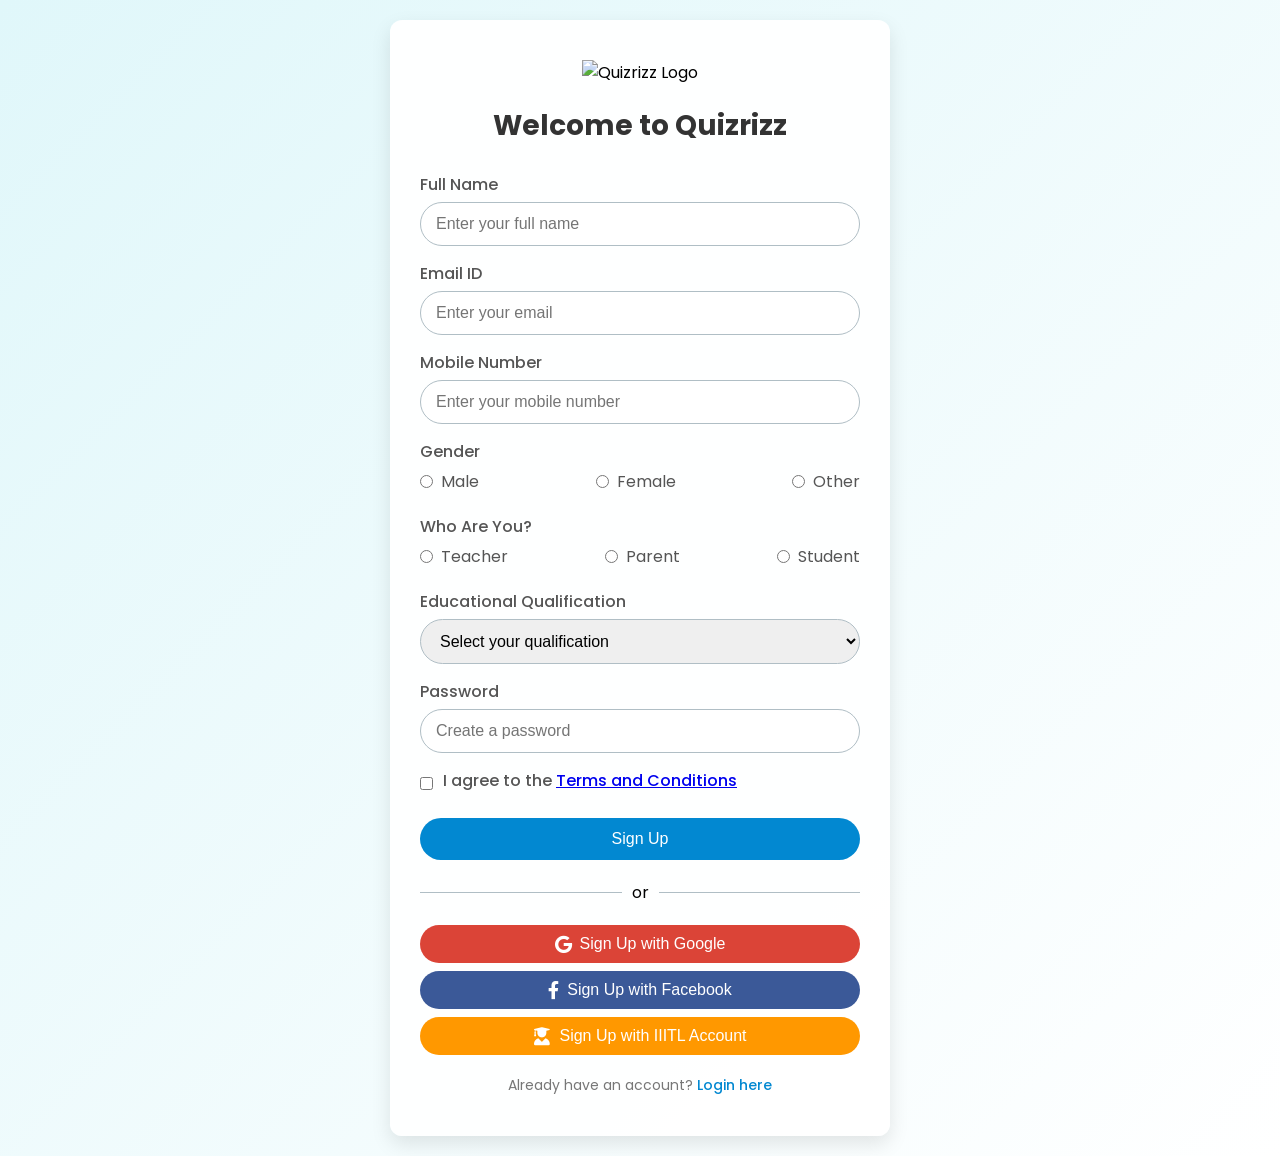
==== Signup.html @ d5112a60 "Create Signup.html" ====
<!DOCTYPE html>
<html lang="en">
<head>
    <meta charset="UTF-8">
    <meta name="viewport" content="width=device-width, initial-scale=1.0">
    <title>Quizrizz - Sign Up</title>
    <link href="https://fonts.googleapis.com/css2?family=Poppins:wght@400;600&display=swap" rel="stylesheet">
    <link rel="stylesheet" href="https://cdnjs.cloudflare.com/ajax/libs/font-awesome/6.0.0-beta3/css/all.min.css" integrity="sha512-Fo3rlrQkTyY0Vxg0ZFPz3+g6Q1XjSg2gHeB2oB5dP+K2WJXk8jVFy0xsm7pTWkD7bN6LvChE7xO+YVg+f9wCug==" crossorigin="anonymous" referrerpolicy="no-referrer" />
    <style>
        * {
            margin: 0;
            padding: 0;
            box-sizing: border-box;
        }
        body {
            font-family: 'Poppins', sans-serif;
            background: linear-gradient(135deg, #e0f7fa, #ffffff);
            min-height: 100vh;
            display: flex;
            justify-content: center;
            align-items: center;
            padding: 20px;
            overflow-y: auto;
        }
        .signup-container {
            background-color: rgba(255, 255, 255, 0.95);
            padding: 40px 30px;
            border-radius: 12px;
            box-shadow: 0 8px 20px rgba(0,0,0,0.1);
            width: 500px;
            max-width: 100%;
            text-align: center;
            transition: transform 0.3s ease, box-shadow 0.3s ease;
        }
        .signup-container:hover {
            transform: translateY(-5px);
            box-shadow: 0 12px 24px rgba(0,0,0,0.15);
        }
        .signup-container img {
            width: 100px;
            height: auto;
            margin-bottom: 20px;
            object-fit: contain;
        }
        .signup-container h2 {
            font-size: 28px;
            margin-bottom: 25px;
            color: #333;
        }
        .signup-form {
            display: flex;
            flex-direction: column;
            align-items: stretch;
        }
        .signup-form .input-group {
            margin-bottom: 15px;
            text-align: left;
        }
        .signup-form label {
            display: block;
            margin-bottom: 5px;
            color: #555;
            font-weight: 500;
        }
        .signup-form input[type="text"],
        .signup-form input[type="email"],
        .signup-form input[type="tel"],
        .signup-form input[type="password"],
        .signup-form select {
            width: 100%;
            padding: 12px 15px;
            border: 1px solid #b0bec5;
            border-radius: 25px;
            font-size: 16px;
            transition: border-color 0.3s ease;
        }
        .signup-form input[type="text"]:focus,
        .signup-form input[type="email"]:focus,
        .signup-form input[type="tel"]:focus,
        .signup-form input[type="password"]:focus,
        .signup-form select:focus {
            border-color: #0288d1;
            outline: none;
        }
        .signup-form .radio-group {
            display: flex;
            justify-content: space-between;
            flex-wrap: wrap;
        }
        .signup-form .radio-group label {
            display: flex;
            align-items: center;
            font-weight: 400;
            color: #555;
            margin-bottom: 5px;
        }
        .signup-form .radio-group input {
            margin-right: 8px;
        }
        .signup-form .terms {
            display: flex;
            align-items: center;
            margin-bottom: 20px;
        }
        .signup-form .terms input {
            margin-right: 10px;
        }
        .signup-form .submit-btn {
            width: 100%;
            padding: 12px;
            border: none;
            border-radius: 25px;
            background-color: #0288d1;
            color: white;
            font-size: 16px;
            cursor: pointer;
            transition: background-color 0.3s ease;
        }
        .signup-form .submit-btn:hover {
            background-color: #0277bd;
        }
        .divider {
            display: flex;
            align-items: center;
            text-align: center;
            margin: 20px 0;
        }
        .divider::before, .divider::after {
            content: '';
            flex: 1;
            border-bottom: 1px solid #b0bec5;
        }
        .divider::before {
            margin-right: 10px;
        }
        .divider::after {
            margin-left: 10px;
        }
        .social-signup button {
            width: 100%;
            padding: 10px;
            margin: 8px 0;
            border: none;
            border-radius: 25px;
            color: white;
            font-size: 16px;
            cursor: pointer;
            display: flex;
            align-items: center;
            justify-content: center;
            transition: background-color 0.3s ease;
        }
        .social-signup button i {
            margin-right: 8px;
            font-size: 18px;
        }
        .google-signup { background-color: #db4437; }
        .google-signup:hover { background-color: #c33d2e; }
        .facebook-signup { background-color: #3b5998; }
        .facebook-signup:hover { background-color: #334d84; }
        .iiitl-signup { background-color: #ff9800; }
        .iiitl-signup:hover { background-color: #e68900; }
        .footer {
            margin-top: 20px;
            font-size: 14px;
            color: #777;
        }
        .footer a {
            color: #0288d1;
            text-decoration: none;
            font-weight: 500;
        }
        .footer a:hover {
            text-decoration: underline;
        }
        @media (max-width: 600px) {
            .signup-container {
                padding: 30px 20px;
            }
            .signup-container h2 {
                font-size: 24px;
            }
            .signup-form .radio-group {
                flex-direction: column;
                align-items: flex-start;
            }
            .signup-form .radio-group label {
                width: 100%;
            }
        }
    </style>
</head>
<body>

    <div class="signup-container">
        <img src="https://custom-images.strikinglycdn.com/res/hrscywv4p/image/upload/c_limit,fl_lossy,h_300,w_300,f_auto,q_auto/18018203/434482_69931.png" alt="Quizrizz Logo" onerror="this.onerror=null; this.src='https://via.placeholder.com/100x100.png?text=Quizrizz';">
        <h2>Welcome to Quizrizz</h2>
        <form class="signup-form" action="signup_process.php" method="post">
            <div class="input-group">
                <label for="full-name">Full Name</label>
                <input type="text" id="full-name" name="full-name" placeholder="Enter your full name" required>
            </div>
            <div class="input-group">
                <label for="email">Email ID</label>
                <input type="email" id="email" name="email" placeholder="Enter your email" required>
            </div>
            <div class="input-group">
                <label for="mobile">Mobile Number</label>
                <input type="tel" id="mobile" name="mobile" placeholder="Enter your mobile number" pattern="[0-9]{10}" required>
            </div>
            <div class="input-group">
                <label>Gender</label>
                <div class="radio-group">
                    <label><input type="radio" name="gender" value="male" required> Male</label>
                    <label><input type="radio" name="gender" value="female" required> Female</label>
                    <label><input type="radio" name="gender" value="other" required> Other</label>
                </div>
            </div>
            <div class="input-group">
                <label>Who Are You?</label>
                <div class="radio-group">
                    <label><input type="radio" name="role" value="teacher" required> Teacher</label>
                    <label><input type="radio" name="role" value="parent" required> Parent</label>
                    <label><input type="radio" name="role" value="student" required> Student</label>
                </div>
            </div>
            <div class="input-group">
                <label for="education">Educational Qualification</label>
                <select id="education" name="education" required>
                    <option value="" disabled selected>Select your qualification</option>
                    <option value="high-school">High School</option>
                    <option value="undergraduate">Undergraduate</option>
                    <option value="postgraduate">Postgraduate</option>
                    <option value="phd">PhD</option>
                </select>
            </div>
            <div class="input-group">
                <label for="password">Password</label>
                <input type="password" id="password" name="password" placeholder="Create a password" required>
            </div>
            <div class="input-group terms">
                <input type="checkbox" id="terms" name="terms" required>
                <label for="terms">I agree to the <a href="#">Terms and Conditions</a></label>
            </div>
            <button type="submit" class="submit-btn">Sign Up</button>
        </form>
        <div class="divider">or</div>
        <div class="social-signup">
            <button class="google-signup"><i class="fab fa-google"></i> Sign Up with Google</button>
            <button class="facebook-signup"><i class="fab fa-facebook-f"></i> Sign Up with Facebook</button>
            <button class="iiitl-signup"><i class="fas fa-user-graduate"></i> Sign Up with IIITL Account</button>
        </div>
        <div class="footer">
            <p>Already have an account? <a href="Login.html">Login here</a></p>
        </div>
    </div>

</body>
</html>
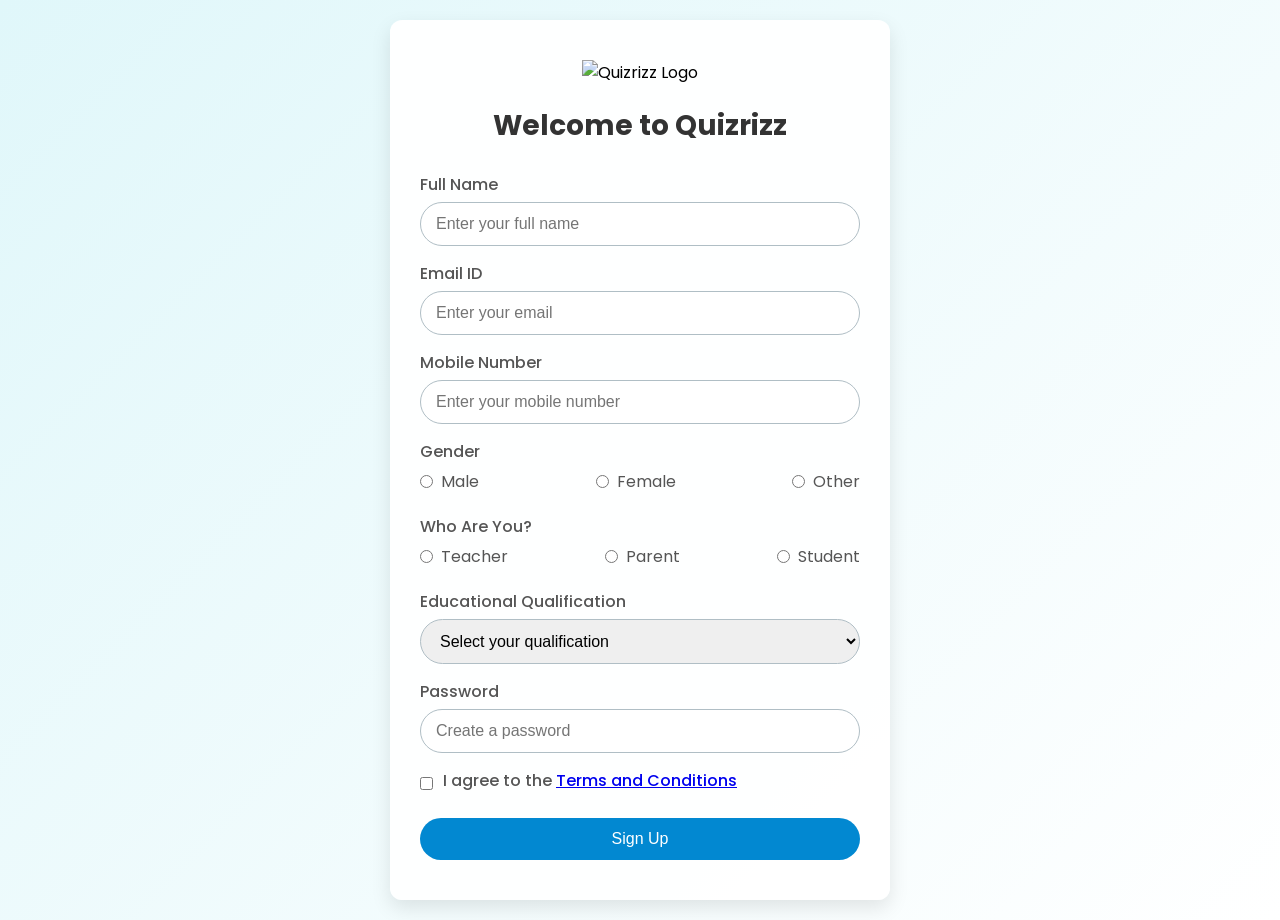
==== commit eb2330f1: "changed" ====
--- a/Signup.html
+++ b/Signup.html
@@ -173,6 +173,12 @@
         .footer a:hover {
             text-decoration: underline;
         }
+        .error-message {
+            color: red;
+            font-size: 0.8em;
+            margin-top: 5px;
+            display: none;
+        }
         @media (max-width: 600px) {
             .signup-container {
                 padding: 30px 20px;
@@ -192,68 +198,158 @@
 </head>
 <body>
 
-    <div class="signup-container">
-        <img src="https://custom-images.strikinglycdn.com/res/hrscywv4p/image/upload/c_limit,fl_lossy,h_300,w_300,f_auto,q_auto/18018203/434482_69931.png" alt="Quizrizz Logo" onerror="this.onerror=null; this.src='https://via.placeholder.com/100x100.png?text=Quizrizz';">
+    <div class="signup-container" id="signupContainer">
+        <img src="https://custom-images.strikinglycdn.com/res/hrscywv4p/image/upload/c_limit,fl_lossy,h_300,w_300,f_auto,q_auto/18018203/434482_69931.png" alt="Quizrizz Logo">
         <h2>Welcome to Quizrizz</h2>
-        <form class="signup-form" action="signup_process.php" method="post">
+        <form class="signup-form" id="signupForm" onsubmit="return validateForm()">
             <div class="input-group">
                 <label for="full-name">Full Name</label>
                 <input type="text" id="full-name" name="full-name" placeholder="Enter your full name" required>
+                <div id="fullNameError" class="error-message">Please enter your full name</div>
             </div>
             <div class="input-group">
                 <label for="email">Email ID</label>
                 <input type="email" id="email" name="email" placeholder="Enter your email" required>
+                <div id="emailError" class="error-message">Please enter a valid email address</div>
             </div>
             <div class="input-group">
                 <label for="mobile">Mobile Number</label>
-                <input type="tel" id="mobile" name="mobile" placeholder="Enter your mobile number" pattern="[0-9]{10}" required>
+                <input type="tel" id="mobile" name="mobile" placeholder="Enter your mobile number" required>
+                <div id="mobileError" class="error-message">Please enter a valid 10-digit mobile number</div>
             </div>
             <div class="input-group">
                 <label>Gender</label>
                 <div class="radio-group">
-                    <label><input type="radio" name="gender" value="male" required> Male</label>
-                    <label><input type="radio" name="gender" value="female" required> Female</label>
-                    <label><input type="radio" name="gender" value="other" required> Other</label>
+                    <label><input type="radio" name="gender" value="male"> Male</label>
+                    <label><input type="radio" name="gender" value="female"> Female</label>
+                    <label><input type="radio" name="gender" value="other"> Other</label>
                 </div>
+                <div id="genderError" class="error-message">Please select your gender</div>
             </div>
             <div class="input-group">
                 <label>Who Are You?</label>
                 <div class="radio-group">
-                    <label><input type="radio" name="role" value="teacher" required> Teacher</label>
-                    <label><input type="radio" name="role" value="parent" required> Parent</label>
-                    <label><input type="radio" name="role" value="student" required> Student</label>
+                    <label><input type="radio" name="role" value="teacher"> Teacher</label>
+                    <label><input type="radio" name="role" value="parent"> Parent</label>
+                    <label><input type="radio" name="role" value="student"> Student</label>
                 </div>
+                <div id="roleError" class="error-message">Please select your role</div>
             </div>
             <div class="input-group">
                 <label for="education">Educational Qualification</label>
-                <select id="education" name="education" required>
+                <select id="education" name="education">
                     <option value="" disabled selected>Select your qualification</option>
                     <option value="high-school">High School</option>
                     <option value="undergraduate">Undergraduate</option>
                     <option value="postgraduate">Postgraduate</option>
                     <option value="phd">PhD</option>
                 </select>
+                <div id="educationError" class="error-message">Please select your educational qualification</div>
             </div>
             <div class="input-group">
                 <label for="password">Password</label>
                 <input type="password" id="password" name="password" placeholder="Create a password" required>
+                <div id="passwordError" class="error-message">Password must be at least 8 characters long</div>
             </div>
             <div class="input-group terms">
-                <input type="checkbox" id="terms" name="terms" required>
+                <input type="checkbox" id="terms" name="terms">
                 <label for="terms">I agree to the <a href="#">Terms and Conditions</a></label>
+                <div id="termsError" class="error-message">You must agree to the terms and conditions</div>
             </div>
             <button type="submit" class="submit-btn">Sign Up</button>
         </form>
-        <div class="divider">or</div>
-        <div class="social-signup">
-            <button class="google-signup"><i class="fab fa-google"></i> Sign Up with Google</button>
-            <button class="facebook-signup"><i class="fab fa-facebook-f"></i> Sign Up with Facebook</button>
-            <button class="iiitl-signup"><i class="fas fa-user-graduate"></i> Sign Up with IIITL Account</button>
-        </div>
-        <div class="footer">
-            <p>Already have an account? <a href="Login.html">Login here</a></p>
-        </div>
     </div>
 
+    <script>
+        function validateForm() {
+            // Reset previous validation states
+            const errorMessages = document.querySelectorAll('.error-message');
+            const inputs = document.querySelectorAll('input, select');
+            const container = document.getElementById('signupContainer');
+
+            errorMessages.forEach(error => error.style.display = 'none');
+            inputs.forEach(input => input.style.borderColor = '#b0bec5');
+            container.style.boxShadow = '0 8px 20px rgba(0,0,0,0.1)';
+
+            let isValid = true;
+
+            // Full Name Validation
+            const fullName = document.getElementById('full-name');
+            if (fullName.value.trim() === '') {
+                document.getElementById('fullNameError').style.display = 'block';
+                fullName.style.borderColor = 'red';
+                isValid = false;
+            }
+
+            // Email Validation
+            const email = document.getElementById('email');
+            const emailRegex = /^[^\s@]+@[^\s@]+\.[^\s@]+$/;
+            if (!emailRegex.test(email.value)) {
+                document.getElementById('emailError').style.display = 'block';
+                email.style.borderColor = 'red';
+                isValid = false;
+            }
+
+            // Mobile Number Validation
+            const mobile = document.getElementById('mobile');
+            const mobileRegex = /^[0-9]{10}$/;
+            if (!mobileRegex.test(mobile.value)) {
+                document.getElementById('mobileError').style.display = 'block';
+                mobile.style.borderColor = 'red';
+                isValid = false;
+            }
+
+            // Gender Validation
+            const genderInputs = document.querySelectorAll('input[name="gender"]');
+            const isGenderSelected = Array.from(genderInputs).some(input => input.checked);
+            if (!isGenderSelected) {
+                document.getElementById('genderError').style.display = 'block';
+                isValid = false;
+            }
+
+            // Role Validation
+            const roleInputs = document.querySelectorAll('input[name="role"]');
+            const isRoleSelected = Array.from(roleInputs).some(input => input.checked);
+            if (!isRoleSelected) {
+                document.getElementById('roleError').style.display = 'block';
+                isValid = false;
+            }
+
+            // Education Validation
+            const education = document.getElementById('education');
+            if (education.value === '') {
+                document.getElementById('educationError').style.display = 'block';
+                education.style.borderColor = 'red';
+                isValid = false;
+            }
+
+            // Password Validation
+            const password = document.getElementById('password');
+            if (password.value.length < 8) {
+                document.getElementById('passwordError').style.display = 'block';
+                password.style.borderColor = 'red';
+                isValid = false;
+            }
+
+            // Terms Validation
+            const terms = document.getElementById('terms');
+            if (!terms.checked) {
+                document.getElementById('termsError').style.display = 'block';
+                isValid = false;
+            }
+
+            // If validation fails, show red shadow
+            if (!isValid) {
+                container.style.boxShadow = '0 0 10px rgba(255, 0, 0, 0.5)';
+                return false;
+            }
+
+            // If all validations pass, show success state
+            container.style.boxShadow = '0 0 10px rgba(0, 255, 0, 0.5)';
+            alert('Sign Up Successful!');
+            return true;
+        }
+    </script>
+
 </body>
-</html>
+</html>
